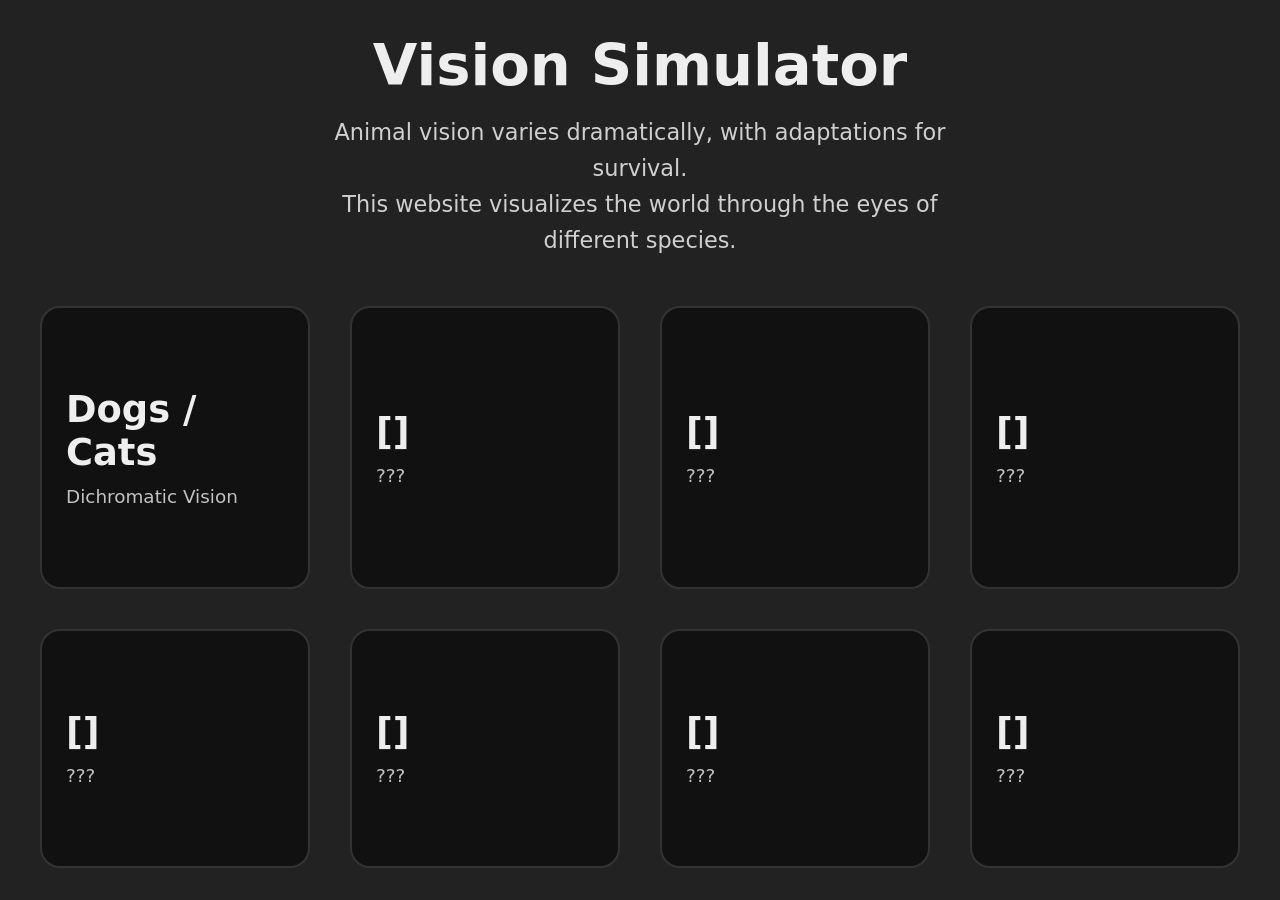
==== index.html @ 5f034695 "initial commit" ====
<!DOCTYPE html>
<html lang="en">
<head>
	<meta charset="UTF-8">
	<meta name="viewport" content="width=device-width, initial-scale=1.0">
	<title>Vision Simulator</title>
	<link rel="stylesheet" href="styles.css">
</head>
<body>
	<header>
		<h1>Vision Simulator</h1>
		<p>Animal vision varies dramatically, with adaptations for survival.<br>This website visualizes the world through the eyes of different species.</p>
	</header>
	<div class="vision-grid">
		<a href="visions/dog/dog.html" class="vision-card">
			<h2>Dogs / Cats</h2>
			<p>Dichromatic Vision</p>
		</a>
		<a href="visions/wait/wait.html" class="vision-card">
			<h2>[]</h2>
			<p>???</p>
		</a>
		<a href="visions/wait/wait.html" class="vision-card">
			<h2>[]</h2>
			<p>???</p>
		</a>
		<a href="visions/wait/wait.html" class="vision-card">
			<h2>[]</h2>
			<p>???</p>
		</a>
		<a href="visions/wait/wait.html" class="vision-card">
			<h2>[]</h2>
			<p>???</p>
		</a>
		<a href="visions/wait/wait.html" class="vision-card">
			<h2>[]</h2>
			<p>???</p>
		</a>
		<a href="visions/wait/wait.html" class="vision-card">
			<h2>[]</h2>
			<p>???</p>
		</a>
		<a href="visions/wait/wait.html" class="vision-card">
			<h2>[]</h2>
			<p>???</p>
		</a>
	</div>
</body>
</html>
---- styles.css ----
* {
	margin: 0;
	padding: 0;
	box-sizing: border-box;
}

html, body {
	height: 100%;
}

body {
	min-height: 100vh;
	background: #222222;
	color: #eee;
	font-family: system-ui, sans-serif;
	display: flex;
	flex-direction: column;
	align-items: center;
	padding: 2rem 1.5rem;
}

header {
	text-align: center;
	margin: 0 0 3rem;
	max-width: 900px;
	flex-shrink: 0;
}

h1 {
	font-size: clamp(2.5rem, 7vw, 3.6rem);
	margin-bottom: 1rem;
}

header p {
	font-size: clamp(1.1rem, 3.5vw, 1.4rem);
	opacity: 0.85;
	line-height: 1.6;
	max-width: 42rem;
}

.vision-grid {
	display: grid;
	grid-template-columns: repeat(auto-fit, minmax(260px, 1fr));
	gap: clamp(1.5rem, 4vw, 2.5rem);
	width: 100%;
	max-width: 1280px;
	padding: 0 1rem;
	flex: 1;
}

.vision-card {
	background: #111;
	padding: 2.5rem 1.5rem;
	border-radius: 1.25rem;
	text-decoration: none;
	color: inherit;
	border: 2px solid #333;
	transition: all 0.25s ease;
	min-height: 140px;
	display: flex;
	flex-direction: column;
	justify-content: center;
}

.vision-card:hover {
	transform: translateY(-10px);
	border-color: #666;
	box-shadow: 0 20px 40px rgba(0,0,0,0.5);
}

.vision-card h2 {
	margin: 0 0 0.75rem;
	font-size: clamp(1.8rem, 5vw, 2.3rem);
}

.vision-card p {
	margin: 0;
	opacity: 0.8;
	font-size: clamp(1rem, 3.5vw, 1.15rem);
}

#dropZone {
	border: 3px dashed #555;
	border-radius: 16px;
	padding: clamp(3rem, 8vw, 5rem) 2rem;
	max-width: 800px;
	width: 100%;
	margin: 0 auto 2rem;
	cursor: pointer;
	transition: 0.25s ease;
	background: #111;
	text-align: center;
}

#dropZone:hover,
#dropZone.dragover {
	border-color: #888;
	background: #1a1a1a;
	box-shadow: 0 0 20px rgba(120,120,120,0.15);
}

#fileInput {
	display: none;
}

#comparison {
	display: none;
	flex-wrap: wrap;
	gap: clamp(2rem, 5vw, 3rem);
	justify-content: center;
	width: 100%;
	max-width: 1400px;
	margin: 0 auto 2rem;
}

.card {
	flex: 1 1 450px;
	max-width: 650px;
	background: #111;
	border-radius: 16px;
	overflow: hidden;
	border: 1px solid #333;
}

.card img, .card canvas {
	width: 100%;
	height: auto;
	display: block;
}

.card h3 {
	padding: 1rem;
	margin: 0;
	background: #0d0d0d;
	font-size: 1.4rem;
	text-align: center;
	border-bottom: 1px solid #333;
}

.back {
	display: inline-block;
	margin: 1rem 0 2rem;
	color: #aaa;
	font-size: 1.3rem;
	text-decoration: none;
}

.back:hover {
	color: #eee;
}

@media (max-width: 900px) {
	body {
		padding: 1.5rem 1rem;
	}
	header {
		margin-bottom: 2.5rem;
	}
	.vision-grid {
		gap: 1.8rem;
	}
	#dropZone {
		padding: 3rem 1.5rem;
	}
}

@media (max-width: 600px) {
	body {
		padding: 1rem 0.8rem;
		justify-content: flex-start;
	}
	header {
		margin: 1.5rem 0 2rem;
	}
	.vision-grid {
		grid-template-columns: 1fr;
		gap: 1.4rem;
	}
	.vision-card {
		padding: 2.2rem 1.3rem;
	}
	#comparison {
		gap: 1.5rem;
	}
	.card {
		flex: 1 1 auto;
		max-width: 100%;
	}
}


.slider-container {
	position: relative;
	width: 100%;
	max-width: 1000px;
	margin: 0 auto;
	overflow: hidden;
	border-radius: 16px;
	background: #111;
	border: 1px solid #333;
}

.slider-image {
	position: absolute;
	top: 0;
	left: 0;
	width: 100%;
	height: 100%;
}

.slider-image img,
.slider-image canvas {
	width: 100%;
	height: 100%;
	object-fit: cover;
	display: block;
}

.human {
	z-index: 2;
	clip-path: inset(0 50% 0 0);
}

.dog {
	z-index: 1;
}

.label {
	position: absolute;
	top: 1rem;
	padding: 0.5rem 1rem;
	background: rgba(0,0,0,0.6);
	color: #fff;
	font-size: 1.2rem;
	border-radius: 6px;
	pointer-events: none;
}

.human .label { left: 1rem; }
.dog .label	 { right: 1rem; }

.slider {
	position: absolute;
	bottom: 1rem;
	left: 50%;
	transform: translateX(-50%);
	width: 80%;
	max-width: 600px;
	z-index: 10;
	-webkit-appearance: none;
	appearance: none;
	height: 6px;
	background: rgba(255,255,255,0.3);
	border-radius: 3px;
	outline: none;
	cursor: ew-resize;
}

.slider::-webkit-slider-thumb {
	-webkit-appearance: none;
	appearance: none;
	width: 24px;
	height: 24px;
	background: #fff;
	border: 3px solid #000;
	border-radius: 50%;
	cursor: ew-resize;
	box-shadow: 0 0 10px rgba(0,0,0,0.5);
}

.slider::-moz-range-thumb {
	width: 24px;
	height: 24px;
	background: #fff;
	border: 3px solid #000;
	border-radius: 50%;
	cursor: ew-resize;
	box-shadow: 0 0 10px rgba(0,0,0,0.5);
}

.slider-handle {
	position: absolute;
	top: 0;
	bottom: 0;
	width: 4px;
	background: #fff;
	left: 50%;
	transform: translateX(-50%);
	pointer-events: none;
	z-index: 5;
}

.slider-container {
	height: 70vh;
	max-height: 800px;
}

@media (max-width: 600px) {
	.slider-container {
		height: 50vh;
	}
}
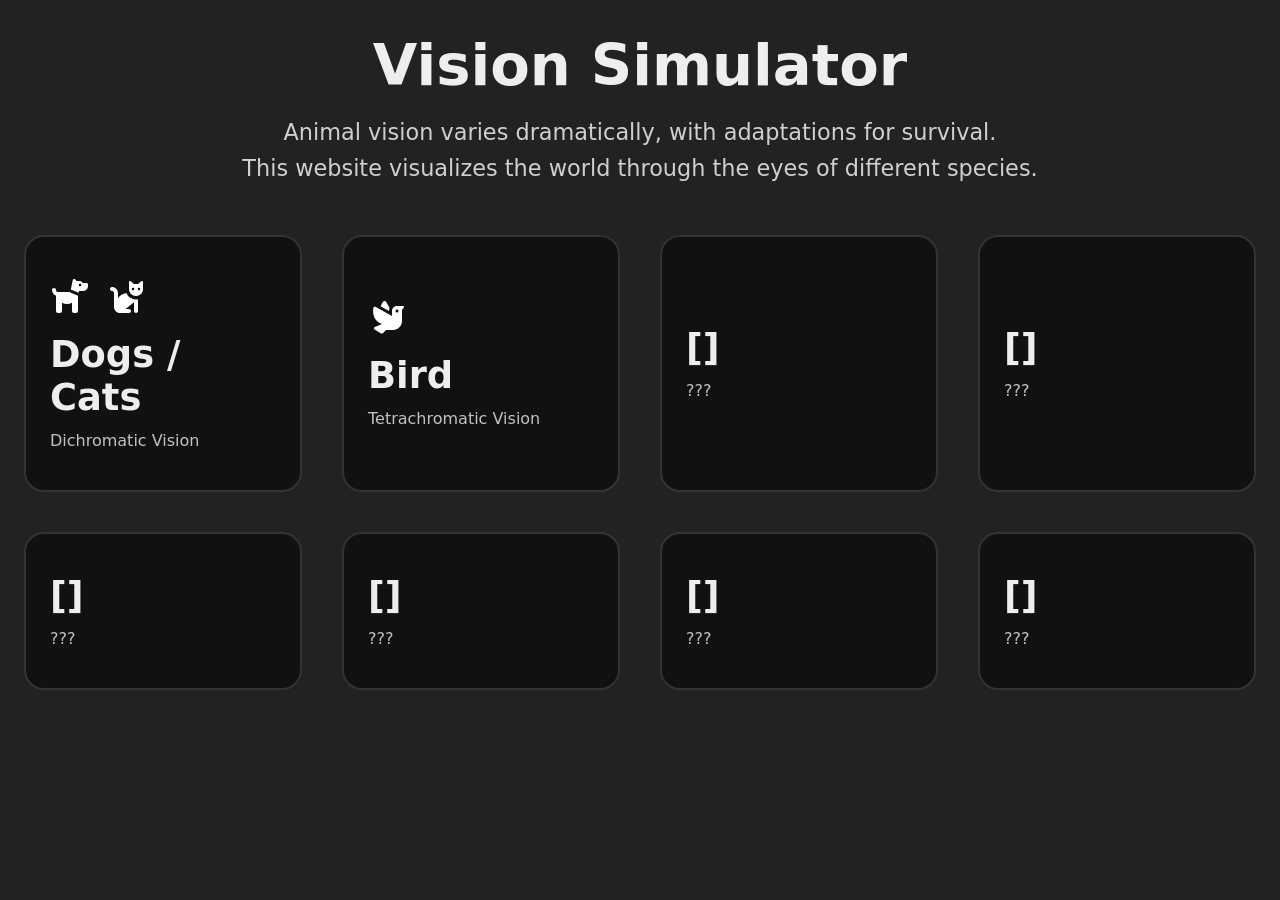
==== commit 42dfc94d: "added bird vision" ====
--- a/index.html
+++ b/index.html
@@ -11,14 +11,22 @@
 		<h1>Vision Simulator</h1>
 		<p>Animal vision varies dramatically, with adaptations for survival.<br>This website visualizes the world through the eyes of different species.</p>
 	</header>
+
 	<div class="vision-grid">
 		<a href="visions/dog/dog.html" class="vision-card">
+			<div class="card-icons">
+				<img src="assets/dog.svg" class="icon" alt="Dog">
+				<img src="assets/cat.svg" class="icon" alt="Cat">
+			</div>
 			<h2>Dogs / Cats</h2>
 			<p>Dichromatic Vision</p>
 		</a>
-		<a href="visions/wait/wait.html" class="vision-card">
-			<h2>[]</h2>
-			<p>???</p>
+		<a href="visions/bird/bird.html" class="vision-card">
+			<div class="card-icons">
+				<img src="assets/bird.svg" class="icon" alt="Bird">
+			</div>
+			<h2>Bird</h2>
+			<p>Tetrachromatic Vision</p>
 		</a>
 		<a href="visions/wait/wait.html" class="vision-card">
 			<h2>[]</h2>
--- a/styles.css
+++ b/styles.css
@@ -23,7 +23,6 @@
 	text-align: center;
 	margin: 0 0 3rem;
 	max-width: 900px;
-	flex-shrink: 0;
 }
 
 h1 {
@@ -35,7 +34,6 @@
 	font-size: clamp(1.1rem, 3.5vw, 1.4rem);
 	opacity: 0.85;
 	line-height: 1.6;
-	max-width: 42rem;
 }
 
 .vision-grid {
@@ -44,8 +42,6 @@
 	gap: clamp(1.5rem, 4vw, 2.5rem);
 	width: 100%;
 	max-width: 1280px;
-	padding: 0 1rem;
-	flex: 1;
 }
 
 .vision-card {
@@ -56,7 +52,6 @@
 	color: inherit;
 	border: 2px solid #333;
 	transition: all 0.25s ease;
-	min-height: 140px;
 	display: flex;
 	flex-direction: column;
 	justify-content: center;
@@ -74,29 +69,36 @@
 }
 
 .vision-card p {
-	margin: 0;
 	opacity: 0.8;
-	font-size: clamp(1rem, 3.5vw, 1.15rem);
+}
+
+.card-icons {
+	display: flex;
+	gap: 1rem;
+	margin-bottom: 1rem;
+}
+
+.icon {
+	width: 40px;
+	height: 40px;
+	filter: brightness(0) invert(1);
+	transition: transform 0.3s ease;
+}
+
+.vision-card:hover .icon {
+	transform: scale(1.1);
 }
 
 #dropZone {
 	border: 3px dashed #555;
 	border-radius: 16px;
-	padding: clamp(3rem, 8vw, 5rem) 2rem;
+	padding: 4rem 2rem;
 	max-width: 800px;
 	width: 100%;
-	margin: 0 auto 2rem;
-	cursor: pointer;
-	transition: 0.25s ease;
+	margin: 2rem auto;
 	background: #111;
 	text-align: center;
-}
-
-#dropZone:hover,
-#dropZone.dragover {
-	border-color: #888;
-	background: #1a1a1a;
-	box-shadow: 0 0 20px rgba(120,120,120,0.15);
+	cursor: pointer;
 }
 
 #fileInput {
@@ -105,98 +107,18 @@
 
 #comparison {
 	display: none;
-	flex-wrap: wrap;
-	gap: clamp(2rem, 5vw, 3rem);
-	justify-content: center;
 	width: 100%;
-	max-width: 1400px;
-	margin: 0 auto 2rem;
+	max-width: 1000px;
+	margin-bottom: 2rem;
 }
-
-.card {
-	flex: 1 1 450px;
-	max-width: 650px;
-	background: #111;
-	border-radius: 16px;
-	overflow: hidden;
-	border: 1px solid #333;
-}
-
-.card img, .card canvas {
-	width: 100%;
-	height: auto;
-	display: block;
-}
-
-.card h3 {
-	padding: 1rem;
-	margin: 0;
-	background: #0d0d0d;
-	font-size: 1.4rem;
-	text-align: center;
-	border-bottom: 1px solid #333;
-}
-
-.back {
-	display: inline-block;
-	margin: 1rem 0 2rem;
-	color: #aaa;
-	font-size: 1.3rem;
-	text-decoration: none;
-}
-
-.back:hover {
-	color: #eee;
-}
-
-@media (max-width: 900px) {
-	body {
-		padding: 1.5rem 1rem;
-	}
-	header {
-		margin-bottom: 2.5rem;
-	}
-	.vision-grid {
-		gap: 1.8rem;
-	}
-	#dropZone {
-		padding: 3rem 1.5rem;
-	}
-}
-
-@media (max-width: 600px) {
-	body {
-		padding: 1rem 0.8rem;
-		justify-content: flex-start;
-	}
-	header {
-		margin: 1.5rem 0 2rem;
-	}
-	.vision-grid {
-		grid-template-columns: 1fr;
-		gap: 1.4rem;
-	}
-	.vision-card {
-		padding: 2.2rem 1.3rem;
-	}
-	#comparison {
-		gap: 1.5rem;
-	}
-	.card {
-		flex: 1 1 auto;
-		max-width: 100%;
-	}
-}
-
 
 .slider-container {
 	position: relative;
 	width: 100%;
-	max-width: 1000px;
-	margin: 0 auto;
+	height: 60vh;
+	min-height: 400px;
 	overflow: hidden;
 	border-radius: 16px;
-	background: #111;
 	border: 1px solid #333;
 }
 
@@ -208,12 +130,10 @@
 	height: 100%;
 }
 
-.slider-image img,
-.slider-image canvas {
+.slider-image img, .slider-image canvas {
 	width: 100%;
 	height: 100%;
 	object-fit: cover;
-	display: block;
 }
 
 .human {
@@ -230,73 +150,38 @@
 	top: 1rem;
 	padding: 0.5rem 1rem;
 	background: rgba(0,0,0,0.6);
-	color: #fff;
-	font-size: 1.2rem;
 	border-radius: 6px;
-	pointer-events: none;
+	font-weight: bold;
 }
 
 .human .label { left: 1rem; }
-.dog .label	 { right: 1rem; }
+.dog .label { right: 1rem; }
 
 .slider {
 	position: absolute;
-	bottom: 1rem;
+	bottom: 1.5rem;
 	left: 50%;
 	transform: translateX(-50%);
-	width: 80%;
-	max-width: 600px;
+	width: 90%;
 	z-index: 10;
-	-webkit-appearance: none;
-	appearance: none;
-	height: 6px;
-	background: rgba(255,255,255,0.3);
-	border-radius: 3px;
-	outline: none;
 	cursor: ew-resize;
-}
-
-.slider::-webkit-slider-thumb {
-	-webkit-appearance: none;
-	appearance: none;
-	width: 24px;
-	height: 24px;
-	background: #fff;
-	border: 3px solid #000;
-	border-radius: 50%;
-	cursor: ew-resize;
-	box-shadow: 0 0 10px rgba(0,0,0,0.5);
-}
-
-.slider::-moz-range-thumb {
-	width: 24px;
-	height: 24px;
-	background: #fff;
-	border: 3px solid #000;
-	border-radius: 50%;
-	cursor: ew-resize;
-	box-shadow: 0 0 10px rgba(0,0,0,0.5);
 }
 
 .slider-handle {
 	position: absolute;
 	top: 0;
 	bottom: 0;
+	left: 50%;
 	width: 4px;
-	background: #fff;
-	left: 50%;
-	transform: translateX(-50%);
+	background: white;
+	z-index: 5;
 	pointer-events: none;
-	z-index: 5;
 }
 
-.slider-container {
-	height: 70vh;
-	max-height: 800px;
+.back {
+	display: block;
+	text-align: center;
+	margin-top: 1rem;
+	color: #aaa;
+	text-decoration: none;
 }
-
-@media (max-width: 600px) {
-	.slider-container {
-		height: 50vh;
-	}
-}
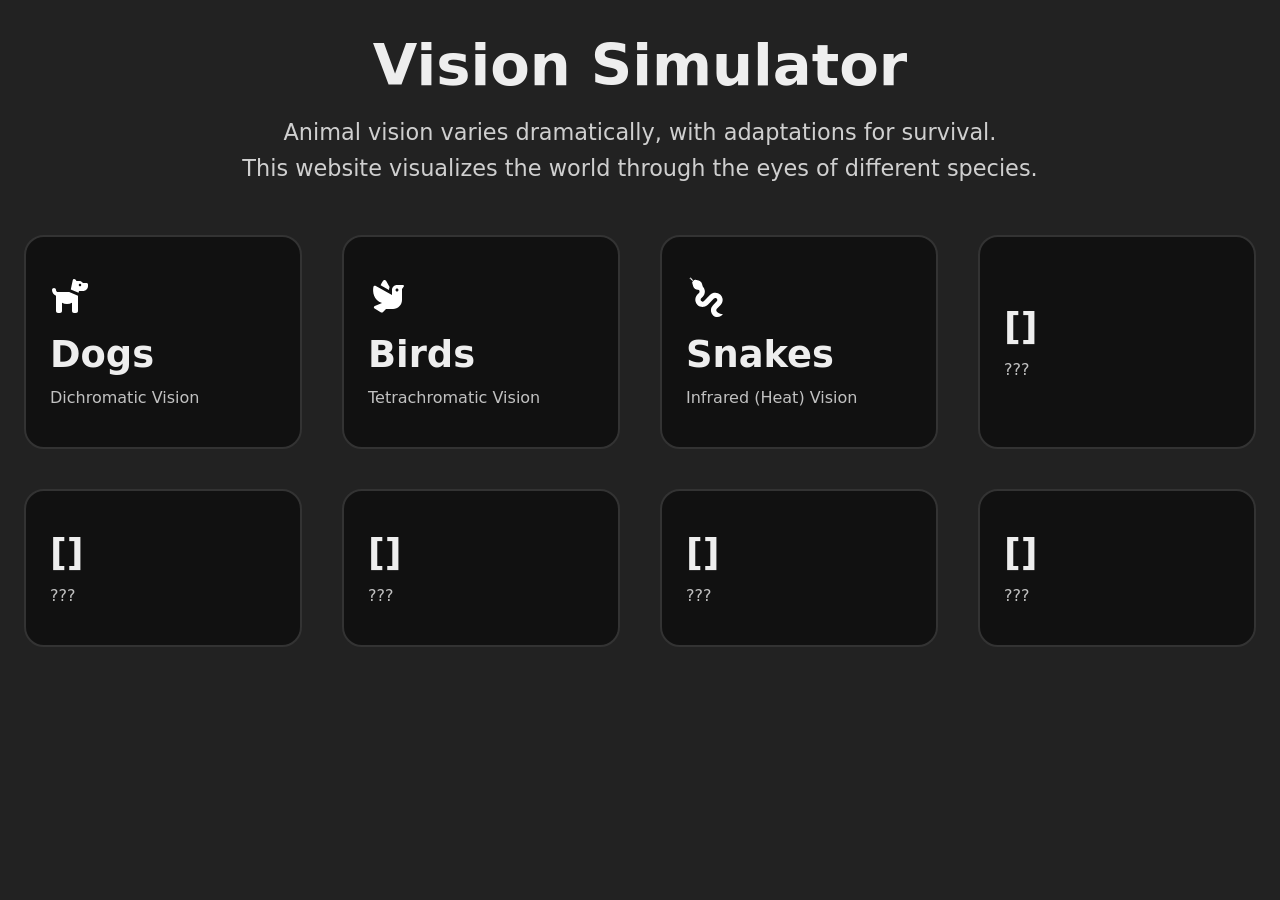
==== commit 4a9d193c: "added snakes" ====
--- a/index.html
+++ b/index.html
@@ -16,22 +16,26 @@
 		<a href="visions/dog/dog.html" class="vision-card">
 			<div class="card-icons">
 				<img src="assets/dog.svg" class="icon" alt="Dog">
-				<img src="assets/cat.svg" class="icon" alt="Cat">
 			</div>
-			<h2>Dogs / Cats</h2>
+			<h2>Dogs</h2>
 			<p>Dichromatic Vision</p>
 		</a>
 		<a href="visions/bird/bird.html" class="vision-card">
 			<div class="card-icons">
 				<img src="assets/bird.svg" class="icon" alt="Bird">
 			</div>
-			<h2>Bird</h2>
+			<h2>Birds</h2>
 			<p>Tetrachromatic Vision</p>
 		</a>
-		<a href="visions/wait/wait.html" class="vision-card">
-			<h2>[]</h2>
-			<p>???</p>
+
+		<a href="visions/snakes/snakes.html" class="vision-card">
+			<div class="card-icons">
+			<img src="assets/snakes.svg" class="icon" alt="Snake">
+			</div>
+			<h2>Snakes</h2>
+			<p>Infrared (Heat) Vision</p>
 		</a>
+
 		<a href="visions/wait/wait.html" class="vision-card">
 			<h2>[]</h2>
 			<p>???</p>
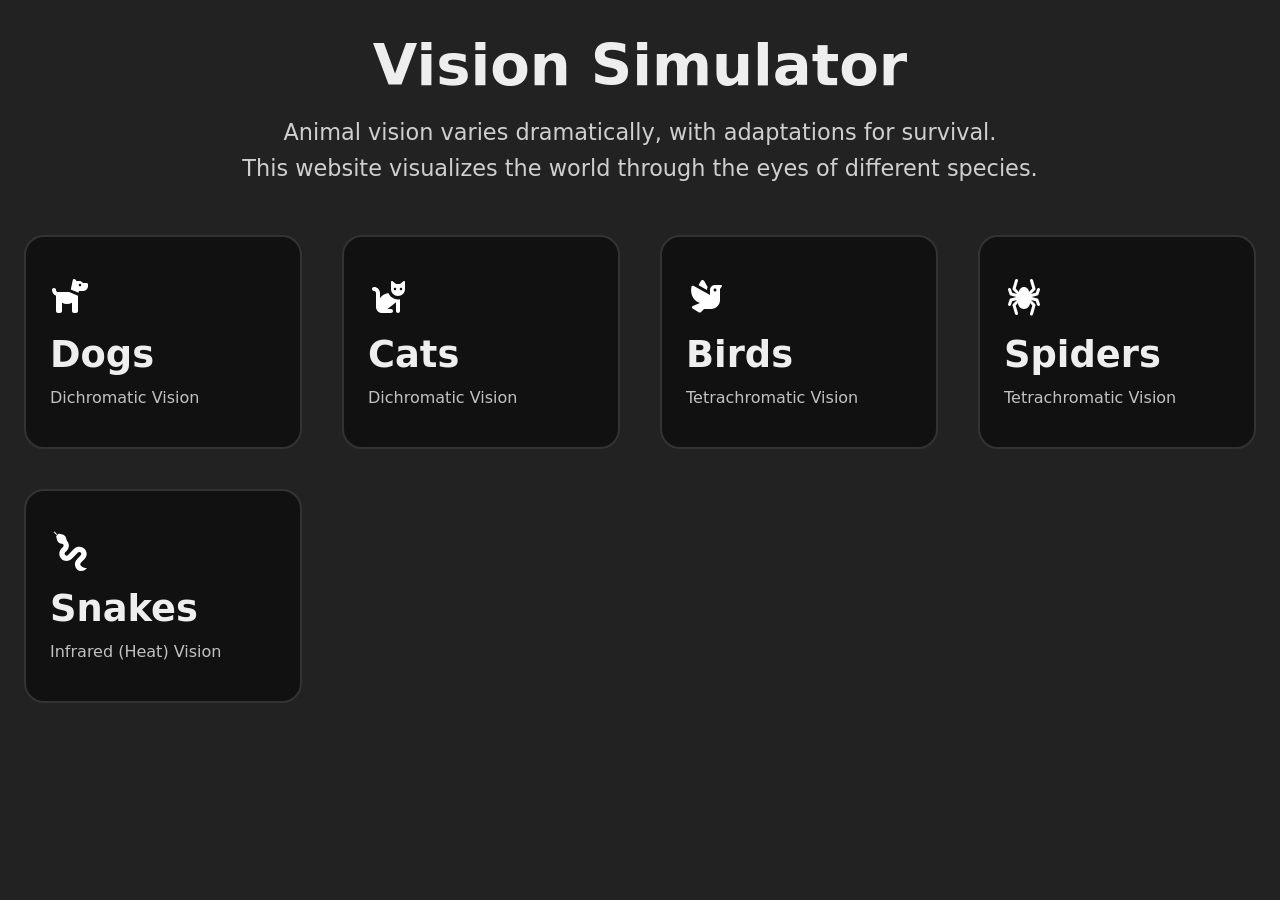
==== commit f69546fc: "Add files via upload" ====
--- a/index.html
+++ b/index.html
@@ -12,7 +12,7 @@
 		<p>Animal vision varies dramatically, with adaptations for survival.<br>This website visualizes the world through the eyes of different species.</p>
 	</header>
 
-	<div class="vision-grid">
+		<div class="vision-grid">
 		<a href="visions/dog/dog.html" class="vision-card">
 			<div class="card-icons">
 				<img src="assets/dog.svg" class="icon" alt="Dog">
@@ -20,6 +20,14 @@
 			<h2>Dogs</h2>
 			<p>Dichromatic Vision</p>
 		</a>
+		<a href="visions/cat/cat.html" class="vision-card">
+			<div class="card-icons">
+				<img src="assets/cat.svg" class="icon" alt="Cat">
+			</div>
+			<h2>Cats</h2>
+			<p>Dichromatic Vision</p>
+		</a>
+
 		<a href="visions/bird/bird.html" class="vision-card">
 			<div class="card-icons">
 				<img src="assets/bird.svg" class="icon" alt="Bird">
@@ -28,6 +36,13 @@
 			<p>Tetrachromatic Vision</p>
 		</a>
 
+		<a href="visions/spider/spider.html" class="vision-card">
+			<div class="card-icons">
+    			<img src="assets/spider.svg" class="icon" alt="Spider">
+				</div>
+    			<h2>Spiders</h2>
+				<p>Tetrachromatic Vision</p>
+		</a>
 		<a href="visions/snakes/snakes.html" class="vision-card">
 			<div class="card-icons">
 			<img src="assets/snakes.svg" class="icon" alt="Snake">
@@ -35,27 +50,6 @@
 			<h2>Snakes</h2>
 			<p>Infrared (Heat) Vision</p>
 		</a>
-
-		<a href="visions/wait/wait.html" class="vision-card">
-			<h2>[]</h2>
-			<p>???</p>
-		</a>
-		<a href="visions/wait/wait.html" class="vision-card">
-			<h2>[]</h2>
-			<p>???</p>
-		</a>
-		<a href="visions/wait/wait.html" class="vision-card">
-			<h2>[]</h2>
-			<p>???</p>
-		</a>
-		<a href="visions/wait/wait.html" class="vision-card">
-			<h2>[]</h2>
-			<p>???</p>
-		</a>
-		<a href="visions/wait/wait.html" class="vision-card">
-			<h2>[]</h2>
-			<p>???</p>
-		</a>
 	</div>
 </body>
 </html>
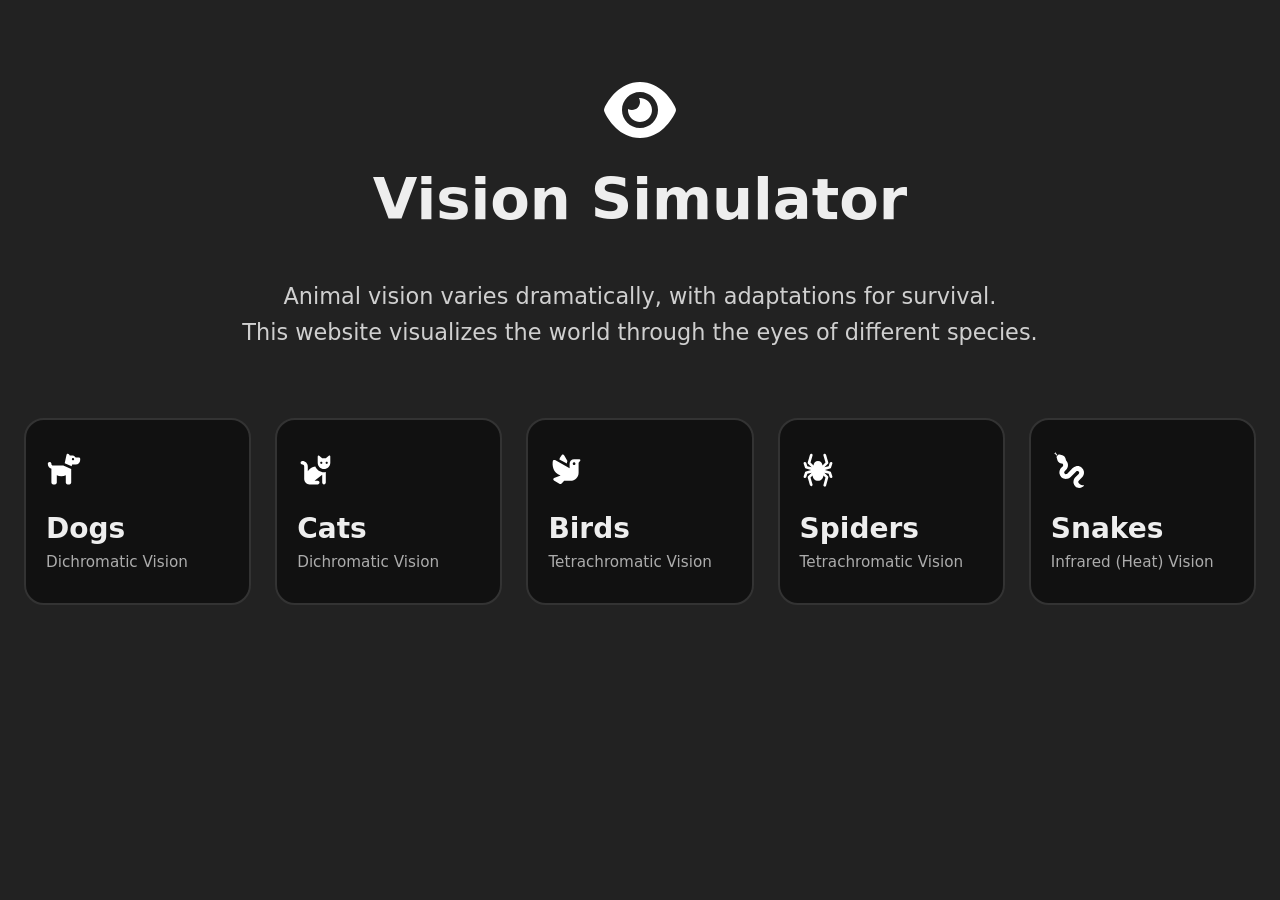
==== commit bb416d3c: "updated grid logic and minor aesthetic changes" ====
--- a/index.html
+++ b/index.html
@@ -8,11 +8,16 @@
 </head>
 <body>
 	<header>
+		<br><br>
+		<div class="main-eye-container">
+			<img src="assets/eye.svg" class="main-eye-icon" alt="eye">
+		</div>
 		<h1>Vision Simulator</h1>
+		<br><br>
 		<p>Animal vision varies dramatically, with adaptations for survival.<br>This website visualizes the world through the eyes of different species.</p>
+		<br>
 	</header>
-
-		<div class="vision-grid">
+	<div class="vision-grid">
 		<a href="visions/dog/dog.html" class="vision-card">
 			<div class="card-icons">
 				<img src="assets/dog.svg" class="icon" alt="Dog">
@@ -27,7 +32,6 @@
 			<h2>Cats</h2>
 			<p>Dichromatic Vision</p>
 		</a>
-
 		<a href="visions/bird/bird.html" class="vision-card">
 			<div class="card-icons">
 				<img src="assets/bird.svg" class="icon" alt="Bird">
@@ -35,17 +39,16 @@
 			<h2>Birds</h2>
 			<p>Tetrachromatic Vision</p>
 		</a>
-
 		<a href="visions/spider/spider.html" class="vision-card">
 			<div class="card-icons">
     			<img src="assets/spider.svg" class="icon" alt="Spider">
-				</div>
-    			<h2>Spiders</h2>
-				<p>Tetrachromatic Vision</p>
+			</div>
+    		<h2>Spiders</h2>
+			<p>Tetrachromatic Vision</p>
 		</a>
 		<a href="visions/snakes/snakes.html" class="vision-card">
 			<div class="card-icons">
-			<img src="assets/snakes.svg" class="icon" alt="Snake">
+				<img src="assets/snakes.svg" class="icon" alt="Snake">
 			</div>
 			<h2>Snakes</h2>
 			<p>Infrared (Heat) Vision</p>
--- a/styles.css
+++ b/styles.css
@@ -21,13 +21,26 @@
 
 header {
 	text-align: center;
-	margin: 0 0 3rem;
+	margin: 0 0 1.5rem;
 	max-width: 900px;
+}
+
+.main-eye-container {
+	display: flex;
+	justify-content: center;
+	margin-bottom: 1rem;
+}
+
+.main-eye-icon {
+	width: 80px;
+	height: 80px;
+	filter: brightness(0) invert(1);
 }
 
 h1 {
 	font-size: clamp(2.5rem, 7vw, 3.6rem);
-	margin-bottom: 1rem;
+	margin-top: 0.5rem;
+	margin-bottom: 0.5rem;
 }
 
 header p {
@@ -36,17 +49,25 @@
 	line-height: 1.6;
 }
 
+/* Homepage Grid - Maintained Spacing */
 .vision-grid {
 	display: grid;
-	grid-template-columns: repeat(auto-fit, minmax(260px, 1fr));
-	gap: clamp(1.5rem, 4vw, 2.5rem);
-	width: 100%;
-	max-width: 1280px;
+	grid-template-columns: repeat(5, 1fr);
+	gap: 1.5rem;
+	width: 100%;
+	max-width: 1400px;
+	margin-top: 1.5rem; 
+}
+
+@media (max-width: 1100px) {
+	.vision-grid {
+		grid-template-columns: repeat(auto-fit, minmax(220px, 1fr));
+	}
 }
 
 .vision-card {
 	background: #111;
-	padding: 2.5rem 1.5rem;
+	padding: 2rem 1.25rem;
 	border-radius: 1.25rem;
 	text-decoration: none;
 	color: inherit;
@@ -54,7 +75,7 @@
 	transition: all 0.25s ease;
 	display: flex;
 	flex-direction: column;
-	justify-content: center;
+	align-items: flex-start;
 }
 
 .vision-card:hover {
@@ -64,23 +85,24 @@
 }
 
 .vision-card h2 {
-	margin: 0 0 0.75rem;
-	font-size: clamp(1.8rem, 5vw, 2.3rem);
+	margin: 0 0 0.5rem;
+	font-size: 1.75rem;
 }
 
 .vision-card p {
-	opacity: 0.8;
+	opacity: 0.7;
+	font-size: 0.95rem;
 }
 
 .card-icons {
 	display: flex;
 	gap: 1rem;
-	margin-bottom: 1rem;
+	margin-bottom: 1.5rem;
 }
 
 .icon {
-	width: 40px;
-	height: 40px;
+	width: 36px;
+	height: 36px;
 	filter: brightness(0) invert(1);
 	transition: transform 0.3s ease;
 }
@@ -89,13 +111,14 @@
 	transform: scale(1.1);
 }
 
+/* Upload Zone */
 #dropZone {
 	border: 3px dashed #555;
 	border-radius: 16px;
-	padding: 4rem 2rem;
+	padding: 3rem 2rem;
 	max-width: 800px;
 	width: 100%;
-	margin: 2rem auto;
+	margin: 0.5rem auto;
 	background: #111;
 	text-align: center;
 	cursor: pointer;
@@ -105,10 +128,12 @@
 	display: none;
 }
 
+/* Result Spacing - Only applies when comparison is shown */
 #comparison {
 	display: none;
 	width: 100%;
 	max-width: 1000px;
+	margin-top: 3rem; /* Extra gap between upload area and image */
 	margin-bottom: 2rem;
 }
 
@@ -139,10 +164,6 @@
 .human {
 	z-index: 2;
 	clip-path: inset(0 50% 0 0);
-}
-
-.dog {
-	z-index: 1;
 }
 
 .label {
@@ -181,7 +202,8 @@
 .back {
 	display: block;
 	text-align: center;
-	margin-top: 1rem;
+	margin-top: 0.5rem;
+	margin-bottom: 1rem;
 	color: #aaa;
 	text-decoration: none;
 }
